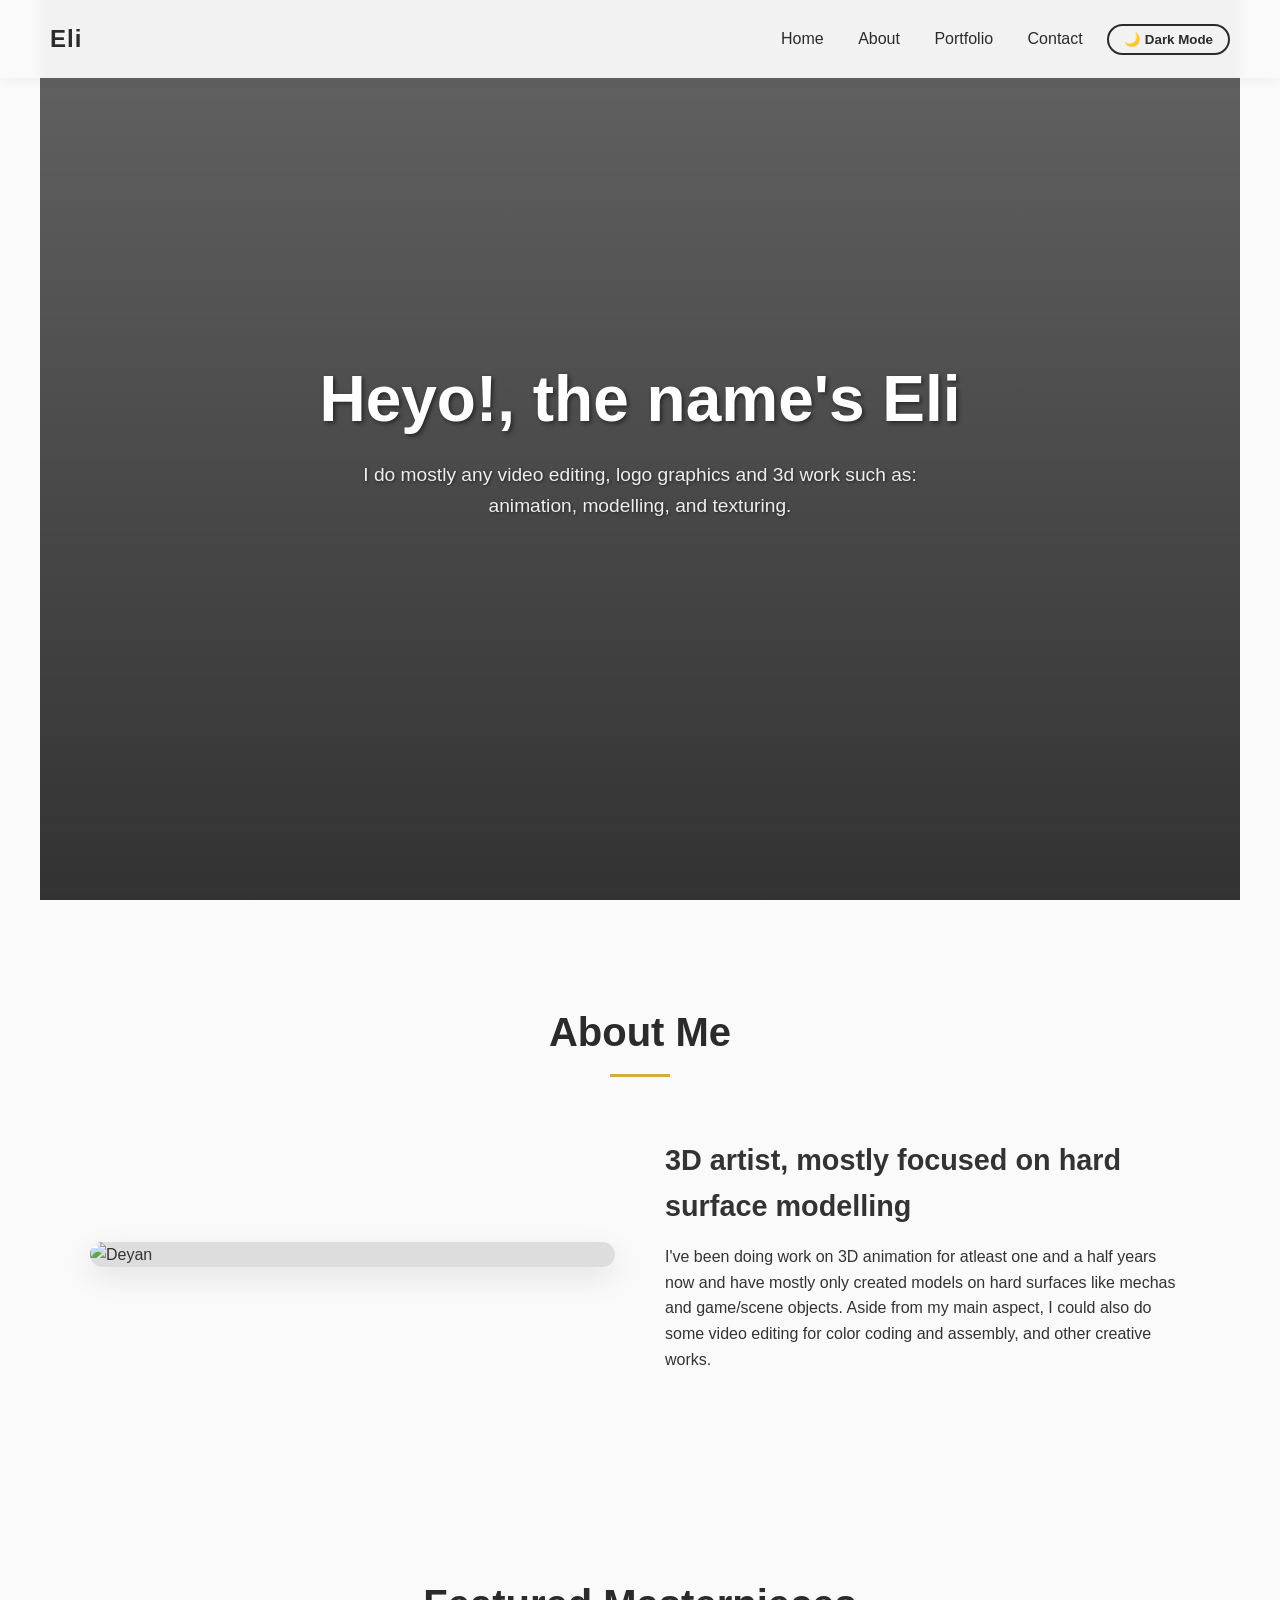
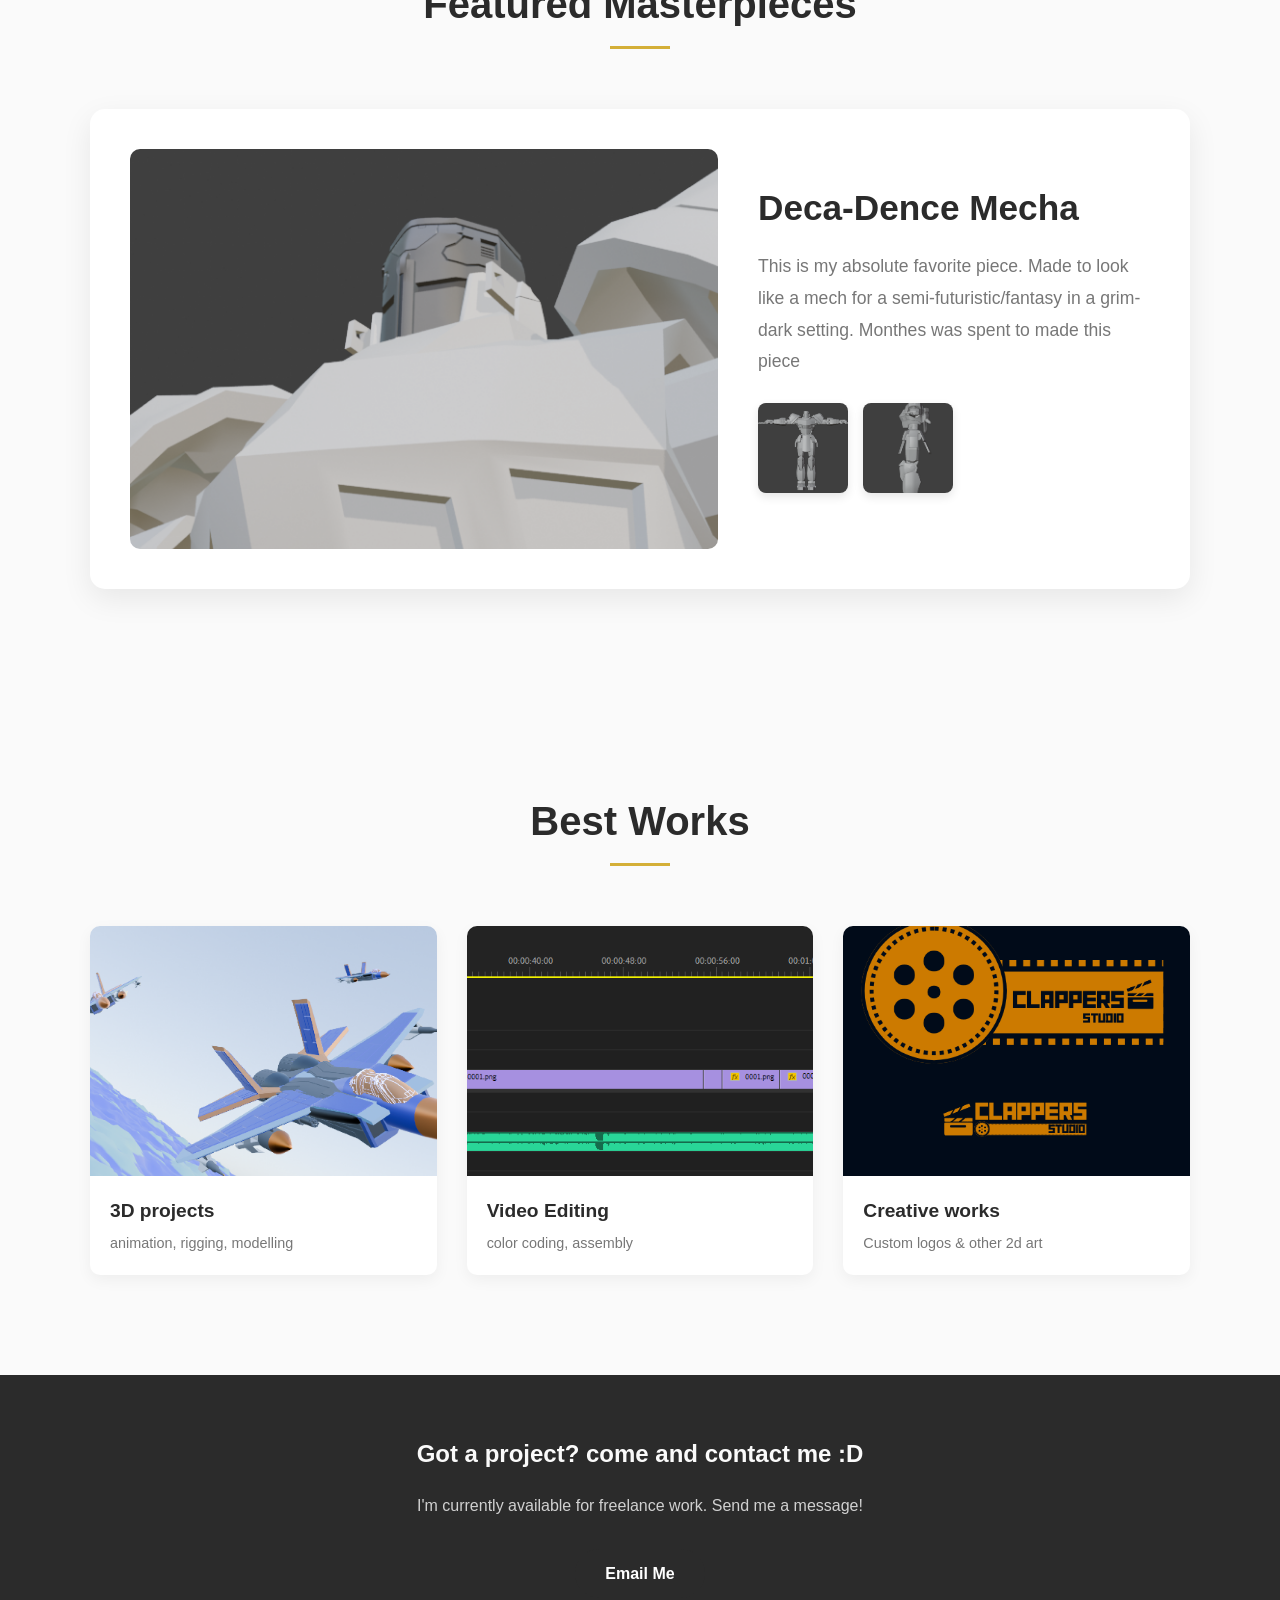
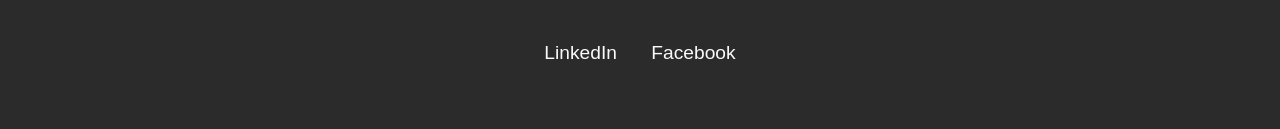
==== index.html @ ebc1509f "Add files via upload" ====
<!doctype html>
<html lang="en">
  <head>
    <meta charset="UTF-8" />
    <meta name="viewport" content="width=device-width, initial-scale=1.0" />
    <title>Portfolio - Deyan</title>
    <link rel="stylesheet" href="style.css" />
  </head>
  <body>
    <header>
      <a href="#" class="logo">Eli</a>
      <nav>
        <a href="#home">Home</a>
        <a href="#about">About</a>
        <a href="#portfolio">Portfolio</a>
        <a href="#contact">Contact</a>
        <button id="theme-toggle" class="theme-btn">🌙 Dark Mode</button>
      </nav>
    </header>

    <section id="home" class="hero">
      <div class="hero-content">
        <h1>Heyo!, the name's Eli</h1>
        <p>
          I do mostly any video editing, logo graphics and 3d work such as:
          animation, modelling, and texturing.
        </p>
      </div>
    </section>

    <section id="about">
      <h2 class="section-title">About Me</h2>
      <div class="about-content">
        <div class="about-image">
          <img src="images/profile.png" alt="Deyan" />
        </div>
        <div class="about-text">
          <h3>3D artist, mostly focused on hard surface modelling</h3>
          <p>
            I've been doing work on 3D animation for atleast one and a half
            years now and have mostly only created models on hard surfaces like
            mechas and game/scene objects. Aside from my main aspect, I could
            also do some video editing for color coding and assembly, and other
            creative works.
          </p>
        </div>
      </div>
    </section>

    <section id="best-work">
      <h2 class="section-title">Featured Masterpieces</h2>

      <div class="featured-project">
        <div
          class="featured-img"
          style="background-image: url(images/master\ main.png)"
        ></div>

        <div class="featured-text">
          <h3>Deca-Dence Mecha</h3>
          <p>
            This is my absolute favorite piece. Made to look like a mech for a
            semi-futuristic/fantasy in a grim-dark setting. Monthes was spent to
            made this piece
          </p>

          <div class="mini-gallery">
            <img src="images/master 1.png" alt="Detail view 1" />
            <img src="images/master 2.png" alt="Detail view 2" />
          </div>
        </div>
      </div>
    </section>

    <section id="portfolio">
      <h2 class="section-title">Best Works</h2>
      <div class="portfolio-grid">
        <a href="project 1.html" style="text-decoration: none; color: inherit">
          <div class="portfolio-item">
            <div
              class="portfolio-img"
              style="background-image: url(images/3d3.png)"
            ></div>
            <div class="portfolio-info">
              <h4>3D projects</h4>
              <p>animation, rigging, modelling</p>
            </div>
          </div>
        </a>
        <a href="project 2.html" style="text-decoration: none; color: inherit">
          <div class="portfolio-item">
            <div
              class="portfolio-img"
              style="background-image: url(images/vide_editing.png)"
            ></div>
            <div class="portfolio-info">
              <h4>Video Editing</h4>
              <p>color coding, assembly</p>
            </div>
          </div>
        </a>
        <a href="project 3.html" style="text-decoration: none; color: inherit">
          <div class="portfolio-item">
            <div
              class="portfolio-img"
              style="background-image: url(images/graphics1.png)"
            ></div>
            <div class="portfolio-info">
              <h4>Creative works</h4>
              <p>Custom logos & other 2d art</p>
            </div>
          </div>
        </a>
      </div>
    </section>

    <footer id="contact">
      <h2>Got a project? come and contact me :D</h2>
      <p>I'm currently available for freelance work. Send me a message!</p>
      <a href="elijah.blake.deyan@gmail.com" class="btn">Email Me</a>

      <div class="social-links" style="margin-top: 40px">
        <a href="https://www.linkedin.com/in/elijah-blake-l-deyan-ba04103aa/"
          >LinkedIn</a
        >
        <a href="https://www.facebook.com/elijahdeyan">Facebook</a>
      </div>
    </footer>
    <script>
      const toggleBtn = document.getElementById("theme-toggle");
      const body = document.body;

      // 1. Check if they chose dark mode previously
      const currentTheme = localStorage.getItem("theme");
      if (currentTheme === "dark") {
        body.classList.add("dark-mode");
        toggleBtn.innerText = "☀️ Light Mode";
      }

      // 2. Listen for a click on the button
      toggleBtn.addEventListener("click", () => {
        body.classList.toggle("dark-mode"); // Turns dark mode on or off

        // 3. Update the text and save their choice
        if (body.classList.contains("dark-mode")) {
          toggleBtn.innerText = "☀️ Light Mode";
          localStorage.setItem("theme", "dark");
        } else {
          toggleBtn.innerText = "🌙 Dark Mode";
          localStorage.setItem("theme", "light");
        }
      });
    </script>
  </body>
</html>
---- style.css ----
/* =========================================
   1. CSS VARIABLES & GLOBAL RESETS
   ========================================= */
:root {
  --primary-color: #2b2b2b;
  --accent-color: #d4af37;
  --bg-color: #fafafa;
  --text-color: #333333;
  --light-text: #777777;
  --font-main: "Segoe UI", Tahoma, Geneva, Verdana, sans-serif;
}

body.dark-mode {
  --bg-color: #121212;
  --text-color: #f0f0f0;
  --primary-color: #ffffff;
  --light-text: #aaaaaa;
}

body.dark-mode header {
  background-color: rgba(18, 18, 18, 0.95);
}

body.dark-mode .project-header {
  background: linear-gradient(135deg, #121212 0%, #1e1e1e 100%);
}

body.dark-mode footer {
  background-color: #1e1e1e;
  color: #ffffff;
}

body.dark-mode footer h2,
body.dark-mode footer p,
body.dark-mode .social-links a {
  color: #ffffff;
}

body.dark-mode .portfolio-item,
body.dark-mode .featured-project {
  background: #1e1e1e;
  box-shadow: 0 5px 15px rgba(0, 0, 0, 0.5);
}

.theme-btn {
  background: none;
  border: 2px solid var(--primary-color);
  color: var(--primary-color);
  padding: 6px 15px;
  border-radius: 20px;
  cursor: pointer;
  font-family: inherit;
  font-weight: 600;
  margin-left: 20px;
  transition: all 0.3s ease;
}

.theme-btn:hover {
  background-color: var(--primary-color);
  color: var(--bg-color);
}

* {
  margin: 0;
  padding: 0;
  box-sizing: border-box;
}

html {
  scroll-behavior: smooth;
}

body {
  font-family: var(--font-main);
  background-color: var(--bg-color);
  color: var(--text-color);
  line-height: 1.6;
}

/* =========================================
   2. NAVIGATION & HEADER
   ========================================= */
header {
  position: fixed;
  top: 0;
  width: 100%;
  background-color: rgba(250, 250, 250, 0.95);
  padding: 20px 50px;
  display: flex;
  justify-content: space-between;
  align-items: center;
  box-shadow: 0 2px 10px rgba(0, 0, 0, 0.05);
  z-index: 1000;
  backdrop-filter: blur(5px);
}

.logo {
  font-size: 1.5rem;
  font-weight: 700;
  color: var(--primary-color);
  text-decoration: none;
  letter-spacing: 1px;
}

nav a {
  margin-left: 30px;
  text-decoration: none;
  color: var(--primary-color);
  font-weight: 500;
  transition: color 0.3s ease;
}

nav a:hover {
  color: var(--accent-color);
}

/* =========================================
   3. GLOBAL BUTTONS & TITLES
   ========================================= */
.btn {
  display: inline-block;
  padding: 12px 30px;
  background-color: var(--primary-color);
  color: #fff;
  text-decoration: none;
  border-radius: 30px;
  font-weight: 600;
  transition:
    background-color 0.3s ease,
    transform 0.2s ease;
}

.btn:hover {
  background-color: var(--accent-color);
  transform: translateY(-3px);
}

section {
  padding: 100px 50px;
  max-width: 1200px;
  margin: 0 auto;
}

.section-title {
  text-align: center;
  font-size: 2.5rem;
  margin-bottom: 60px;
  color: var(--primary-color);
  position: relative;
}

.section-title::after {
  content: "";
  width: 60px;
  height: 3px;
  background-color: var(--accent-color);
  display: block;
  margin: 10px auto 0;
}

/* =========================================
   4. HERO SECTION (With Dark Overlay)
   ========================================= */
.hero {
  height: 100vh;
  display: flex;
  align-items: center;
  justify-content: center;
  text-align: center;
  padding: 0 20px;

  background-image:
    linear-gradient(rgba(0, 0, 0, 0.6), rgba(0, 0, 0, 0.8)),
    url("images/video\ stuff.gif");
  background-position: center;
  background-repeat: no-repeat;
  background-size: cover;
}

.hero-content h1 {
  font-size: 4rem;
  font-weight: 800;
  margin-bottom: 10px;
  color: #ffffff;
  text-shadow: 2px 2px 4px rgba(0, 0, 0, 0.5);
}

.hero-content p {
  font-size: 1.2rem;
  color: #eeeeee;
  margin-bottom: 30px;
  max-width: 600px;
  margin-left: auto;
  margin-right: auto;
  text-shadow: 1px 1px 3px rgba(0, 0, 0, 0.5);
}

/* =========================================
   5. ABOUT SECTION
   ========================================= */
.about-content {
  display: flex;
  align-items: center;
  gap: 50px;
}

.about-image {
  flex: 1;
  background-color: #ddd;
  border-radius: 15px;
  overflow: hidden;
  box-shadow: 0 10px 30px rgba(0, 0, 0, 0.1);
}

.about-image img {
  width: 100%;
  height: auto;
  display: block;
}

.about-text {
  flex: 1;
}

.about-text h3 {
  font-size: 1.8rem;
  margin-bottom: 15px;
}

/* =========================================
   6. FEATURED MASTERPIECE SECTION
   ========================================= */
.featured-project {
  display: flex;
  align-items: center;
  gap: 40px;
  background: #ffffff;
  padding: 40px;
  border-radius: 15px;
  box-shadow: 0 10px 30px rgba(0, 0, 0, 0.08);
  transition: transform 0.3s ease;
}

.featured-project:hover {
  transform: translateY(-5px);
}

.featured-img {
  flex: 1.5;
  height: 400px;
  background-color: #eee;
  background-size: cover;
  background-position: center;
  border-radius: 10px;
}

.featured-text {
  flex: 1;
}

.featured-text h3 {
  font-size: 2.2rem;
  margin-bottom: 15px;
  color: var(--primary-color);
}

.featured-text p {
  color: var(--light-text);
  margin-bottom: 25px;
  font-size: 1.1rem;
  line-height: 1.8;
}

.mini-gallery {
  display: flex;
  gap: 15px;
  margin-bottom: 25px;
}

.mini-gallery img {
  width: 90px;
  height: 90px;
  object-fit: cover;
  border-radius: 8px;
  box-shadow: 0 4px 10px rgba(0, 0, 0, 0.1);
  cursor: pointer;
  transition:
    transform 0.3s ease,
    box-shadow 0.3s ease;
}

.mini-gallery img:hover {
  transform: translateY(-3px) scale(1.05);
  box-shadow: 0 6px 15px rgba(0, 0, 0, 0.15);
}

/* =========================================
   7. PORTFOLIO GRID
   ========================================= */
.portfolio-grid {
  display: grid;
  grid-template-columns: repeat(auto-fit, minmax(300px, 1fr));
  gap: 30px;
}

.portfolio-item {
  background: #fff;
  border-radius: 10px;
  overflow: hidden;
  box-shadow: 0 5px 15px rgba(0, 0, 0, 0.05);
  transition:
    transform 0.3s ease,
    box-shadow 0.3s ease;
  cursor: pointer;
}

.portfolio-item:hover {
  transform: translateY(-10px);
  box-shadow: 0 15px 30px rgba(0, 0, 0, 0.1);
}

.portfolio-img {
  width: 100%;
  height: 250px;
  background-color: #eee;
  background-size: cover;
  background-position: center;
}

.portfolio-info {
  padding: 20px;
}

.portfolio-info h4 {
  font-size: 1.2rem;
  margin-bottom: 5px;
  color: var(--primary-color);
}

.portfolio-info p {
  color: var(--light-text);
  font-size: 0.9rem;
}

/* =========================================
   8. INDIVIDUAL PROJECT GALLERY PAGES
   ========================================= */
.project-header {
  text-align: center;
  padding: 150px 20px 50px;

  background: linear-gradient(135deg, var(--bg-color) 0%, #eaeaea 100%);
  transition: background 0.3s ease;
}

.project-header h1 {
  font-size: 3rem;
  color: var(--primary-color);
  margin-bottom: 20px;
  transition: color 0.3s ease;
}

.project-header p {
  color: var(--light-text);
  max-width: 800px;
  margin: 0 auto 30px;
  font-size: 1.1rem;
  transition: color 0.3s ease;
}

.back-btn {
  display: inline-block;
  margin-top: 20px;
  padding: 10px 25px;
  border: 2px solid var(--primary-color);
  color: var(--primary-color);
  text-decoration: none;
  border-radius: 30px;
  font-weight: 600;
  transition: all 0.3s ease;
}

.back-btn:hover {
  background-color: var(--primary-color);
  color: #fff;
}

.image-gallery {
  display: grid;
  grid-template-columns: repeat(auto-fit, minmax(300px, 1fr));
  gap: 20px;
  padding: 50px;
  max-width: 1200px;
  margin: 0 auto;
}

.gallery-img {
  width: 100%;
  height: 300px;
  object-fit: cover;
  border-radius: 10px;
  box-shadow: 0 4px 10px rgba(0, 0, 0, 0.1);
  transition: transform 0.3s ease;
}

.gallery-img:hover {
  transform: scale(1.02);
}

/* =========================================
   9. FOOTER
   ========================================= */
footer {
  background-color: var(--primary-color);
  color: var(--bg-color);
  text-align: center;
  padding: 60px 20px;
  transition:
    background-color 0.3s ease,
    color 0.3s ease;
}

footer h2 {
  margin-bottom: 20px;
  color: var(--bg-color);
}

footer p {
  color: var(--bg-color);
  opacity: 0.8;
  margin-bottom: 30px;
}

.social-links a {
  color: var(--bg-color);
  text-decoration: none;
  margin: 0 15px;
  font-size: 1.2rem;
  transition: color 0.3s ease;
}

.social-links a:hover {
  color: var(--accent-color);
}

/* =========================================
   10. MOBILE RESPONSIVENESS
   ========================================= */
@media (max-width: 768px) {
  header {
    padding: 15px 20px;
  }
  nav {
    display: none;
  }
  .about-content {
    flex-direction: column;
  }
  .hero-content h1 {
    font-size: 2.5rem;
  }
  section {
    padding: 60px 20px;
  }

  .featured-project {
    flex-direction: column;
    padding: 20px;
  }
  .featured-img {
    width: 100%;
    height: 250px;
  }
  .featured-text h3 {
    font-size: 1.8rem;
  }
  .mini-gallery {
    justify-content: center;
    flex-wrap: wrap;
  }

  .project-header {
    padding: 120px 20px 40px;
  }
  .project-header h1 {
    font-size: 2.2rem;
  }
}
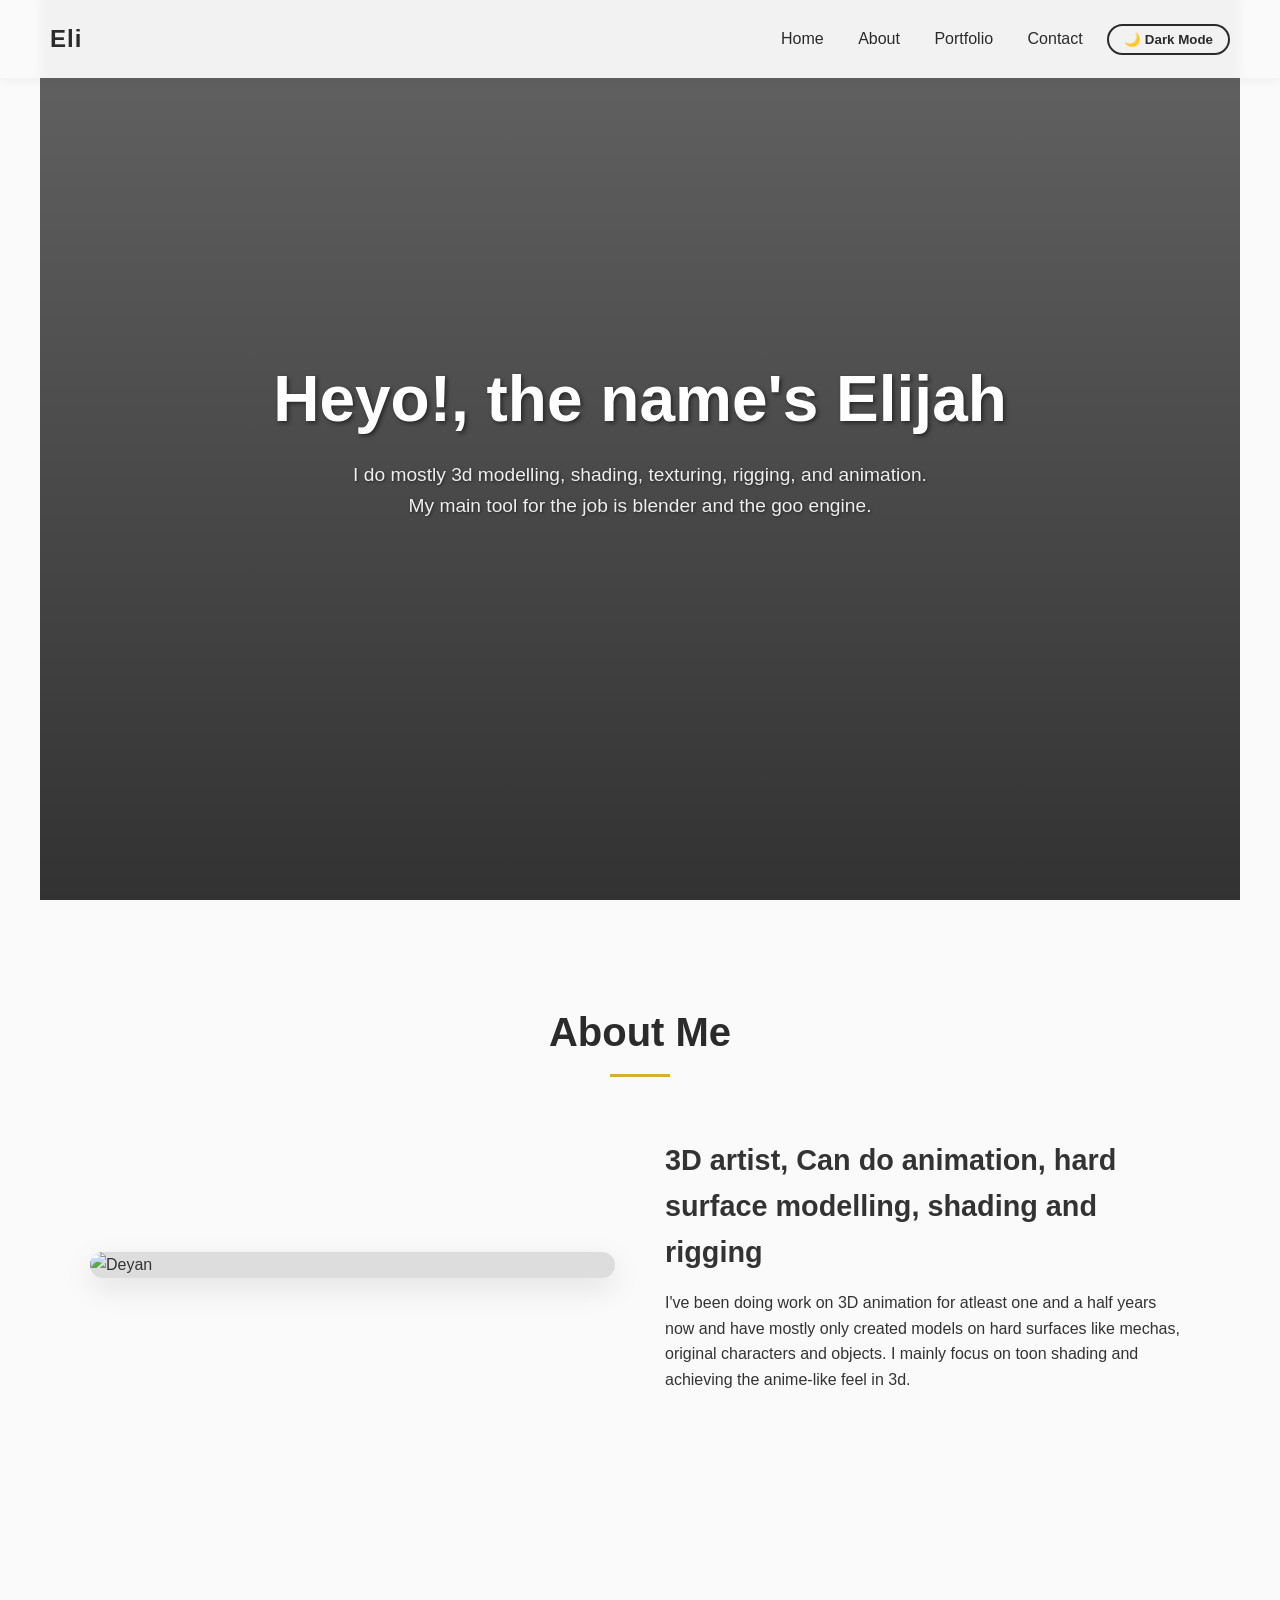
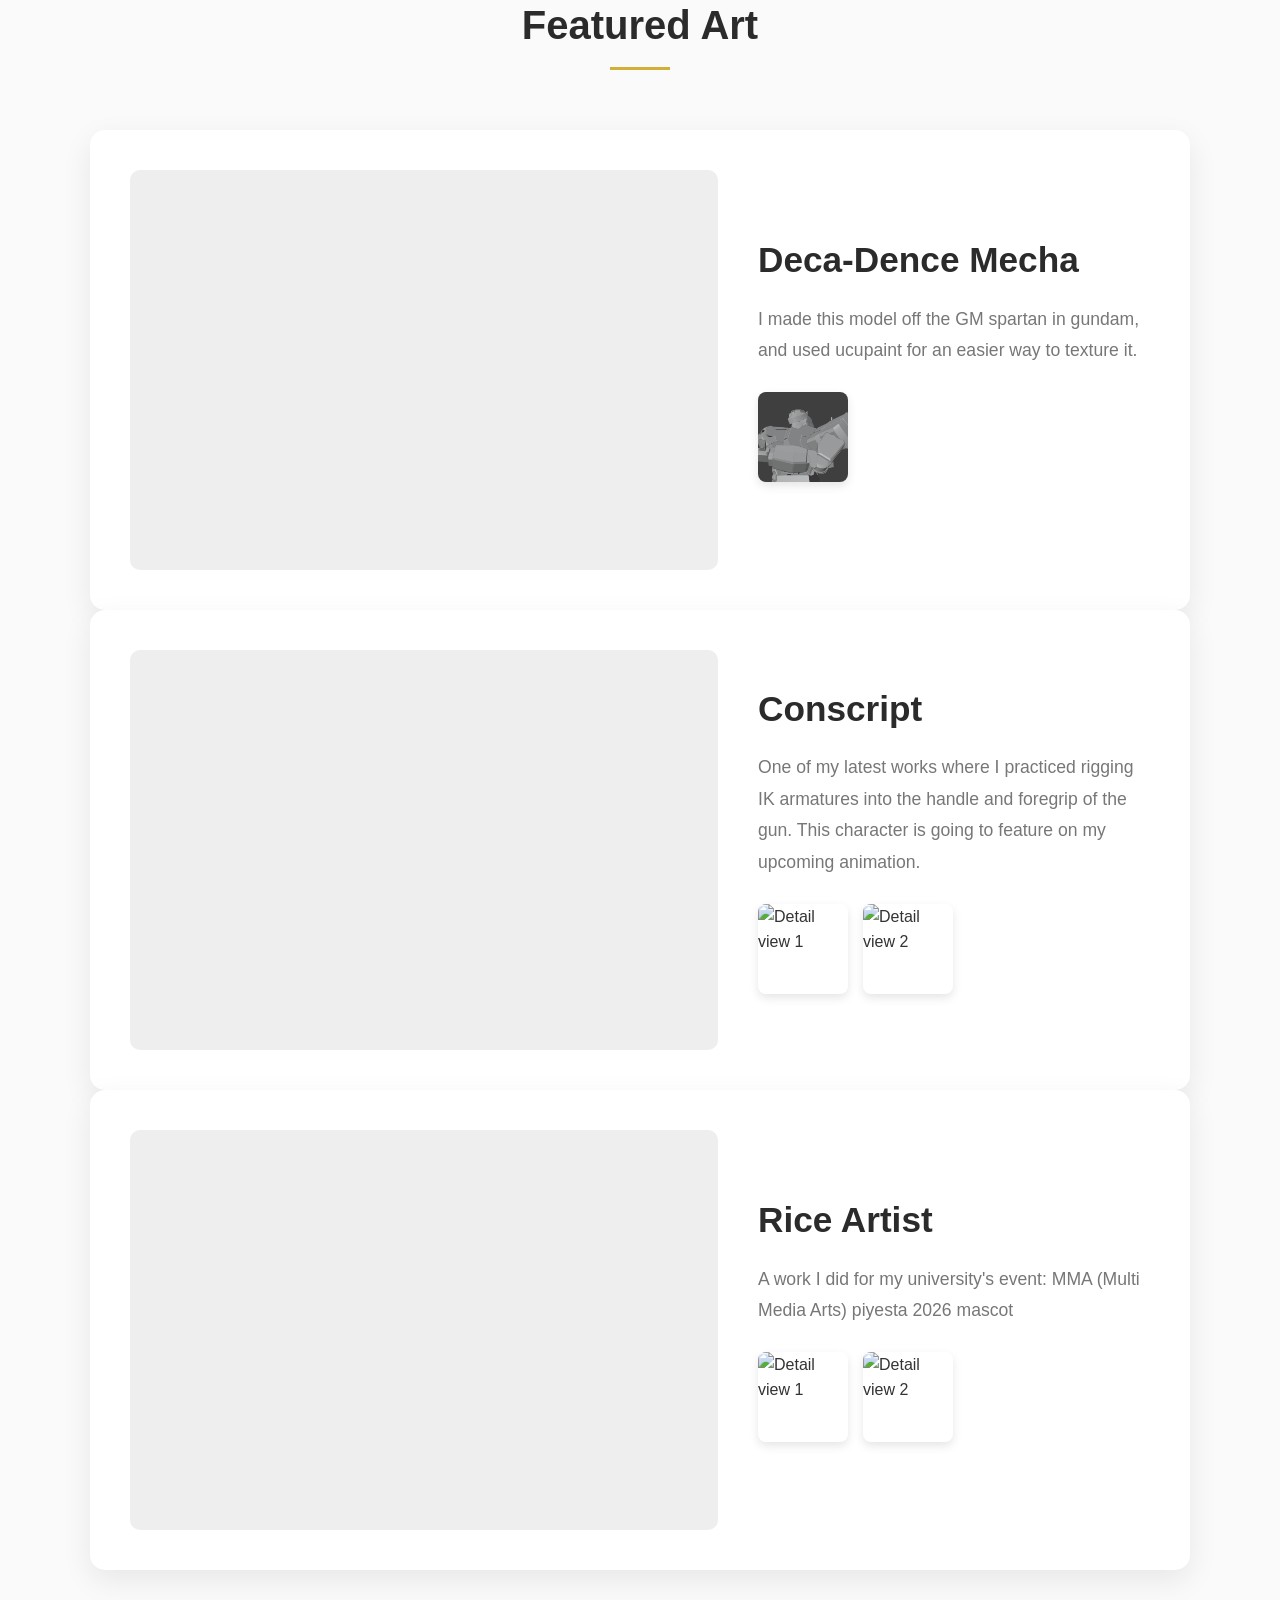
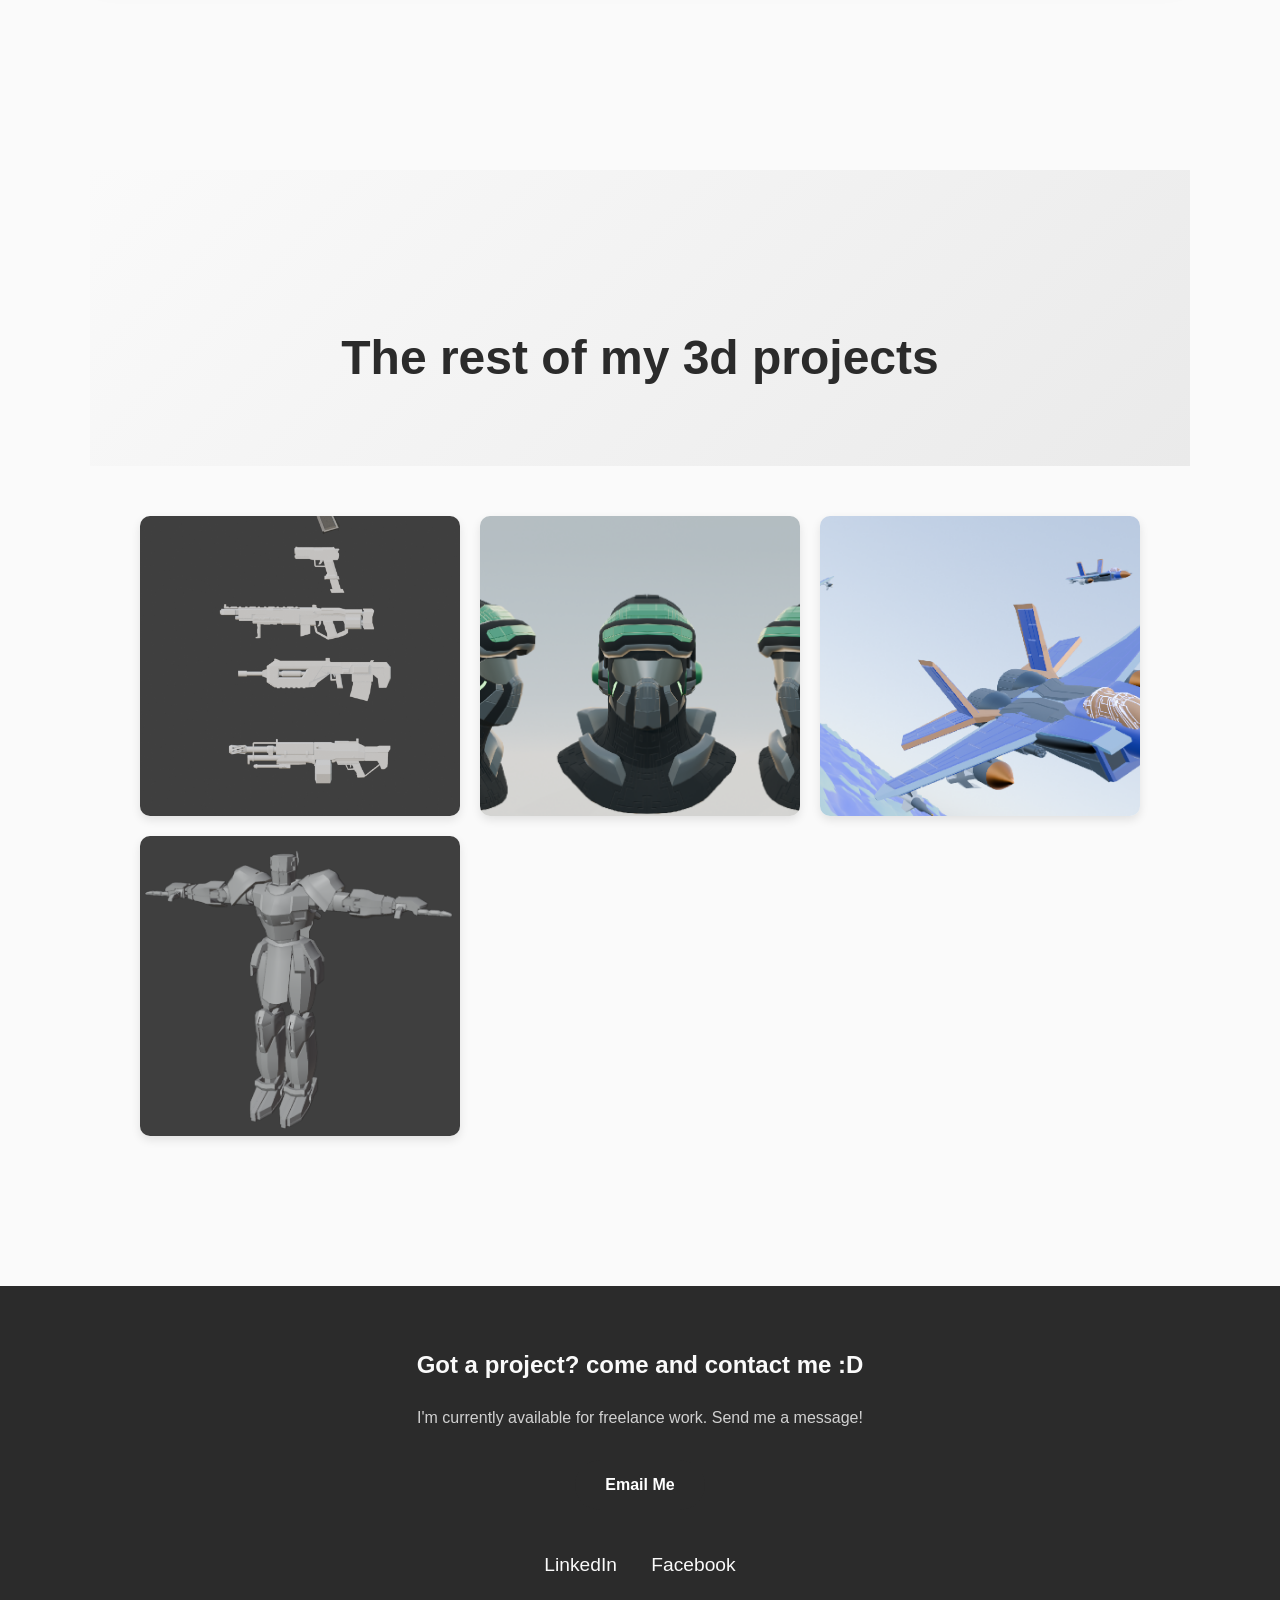
==== commit c0f41b08: "Add files via upload" ====
--- a/index.html
+++ b/index.html
@@ -20,10 +20,10 @@
 
     <section id="home" class="hero">
       <div class="hero-content">
-        <h1>Heyo!, the name's Eli</h1>
+        <h1>Heyo!, the name's Elijah</h1>
         <p>
-          I do mostly any video editing, logo graphics and 3d work such as:
-          animation, modelling, and texturing.
+          I do mostly 3d modelling, shading, texturing, rigging, and animation.
+          My main tool for the job is blender and the goo engine.
         </p>
       </div>
     </section>
@@ -32,88 +32,96 @@
       <h2 class="section-title">About Me</h2>
       <div class="about-content">
         <div class="about-image">
-          <img src="images/profile.png" alt="Deyan" />
+          <img src="images/profile.jpg" alt="Deyan" />
         </div>
         <div class="about-text">
-          <h3>3D artist, mostly focused on hard surface modelling</h3>
+          <h3>
+            3D artist, Can do animation, hard surface modelling, shading and
+            rigging
+          </h3>
           <p>
             I've been doing work on 3D animation for atleast one and a half
             years now and have mostly only created models on hard surfaces like
-            mechas and game/scene objects. Aside from my main aspect, I could
-            also do some video editing for color coding and assembly, and other
-            creative works.
+            mechas, original characters and objects. I mainly focus on toon
+            shading and achieving the anime-like feel in 3d.
           </p>
         </div>
       </div>
     </section>
 
     <section id="best-work">
-      <h2 class="section-title">Featured Masterpieces</h2>
+      <h2 class="section-title">Featured Art</h2>
 
       <div class="featured-project">
         <div
           class="featured-img"
-          style="background-image: url(images/master\ main.png)"
+          style="background-image: url(images/Mecha.gif)"
         ></div>
 
         <div class="featured-text">
           <h3>Deca-Dence Mecha</h3>
           <p>
-            This is my absolute favorite piece. Made to look like a mech for a
-            semi-futuristic/fantasy in a grim-dark setting. Monthes was spent to
-            made this piece
+            I made this model off the GM spartan in gundam, and used ucupaint
+            for an easier way to texture it.
           </p>
 
           <div class="mini-gallery">
-            <img src="images/master 1.png" alt="Detail view 1" />
-            <img src="images/master 2.png" alt="Detail view 2" />
+            <img src="images/3d5.png" alt="Detail view 1" />
+          </div>
+        </div>
+      </div>
+      <div class="featured-project">
+        <div
+          class="featured-img"
+          style="background-image: url(images/walk_cycle.gif)"
+        ></div>
+
+        <div class="featured-text">
+          <h3>Conscript</h3>
+          <p>
+            One of my latest works where I practiced rigging IK armatures into
+            the handle and foregrip of the gun. This character is going to
+            feature on my upcoming animation.
+          </p>
+
+          <div class="mini-gallery">
+            <img src="images/shading.png" alt="Detail view 1" />
+            <img src="images/character_modeling.png" alt="Detail view 2" />
+          </div>
+        </div>
+      </div>
+      <div class="featured-project">
+        <div
+          class="featured-img"
+          style="background-image: url(images/bus\ scene\ Compressed.gif)"
+        ></div>
+
+        <div class="featured-text">
+          <h3>Rice Artist</h3>
+          <p>
+            A work I did for my university's event: MMA (Multi Media Arts)
+            piyesta 2026 mascot
+          </p>
+
+          <div class="mini-gallery">
+            <img src="images/rice_artist.png" alt="Detail view 1" />
+            <img src="images/riced_artist.png" alt="Detail view 2" />
           </div>
         </div>
       </div>
     </section>
 
     <section id="portfolio">
-      <h2 class="section-title">Best Works</h2>
-      <div class="portfolio-grid">
-        <a href="project 1.html" style="text-decoration: none; color: inherit">
-          <div class="portfolio-item">
-            <div
-              class="portfolio-img"
-              style="background-image: url(images/3d3.png)"
-            ></div>
-            <div class="portfolio-info">
-              <h4>3D projects</h4>
-              <p>animation, rigging, modelling</p>
-            </div>
-          </div>
-        </a>
-        <a href="project 2.html" style="text-decoration: none; color: inherit">
-          <div class="portfolio-item">
-            <div
-              class="portfolio-img"
-              style="background-image: url(images/vide_editing.png)"
-            ></div>
-            <div class="portfolio-info">
-              <h4>Video Editing</h4>
-              <p>color coding, assembly</p>
-            </div>
-          </div>
-        </a>
-        <a href="project 3.html" style="text-decoration: none; color: inherit">
-          <div class="portfolio-item">
-            <div
-              class="portfolio-img"
-              style="background-image: url(images/graphics1.png)"
-            ></div>
-            <div class="portfolio-info">
-              <h4>Creative works</h4>
-              <p>Custom logos & other 2d art</p>
-            </div>
-          </div>
-        </a>
+      <div class="project-header">
+        <h1>The rest of my 3d projects</h1>
+      </div>
+      <div class="image-gallery">
+        <img src="images/3d1.png" alt="Gallery Image 1" class="gallery-img" />
+        <img src="images/3d2.png" alt="Gallery Image 2" class="gallery-img" />
+        <img src="images/3d3.png" alt="Gallery Image 3" class="gallery-img" />
+        <img src="images/3d4.png" alt="Gallery Image 4" class="gallery-img" />
       </div>
     </section>
-
     <footer id="contact">
       <h2>Got a project? come and contact me :D</h2>
       <p>I'm currently available for freelance work. Send me a message!</p>
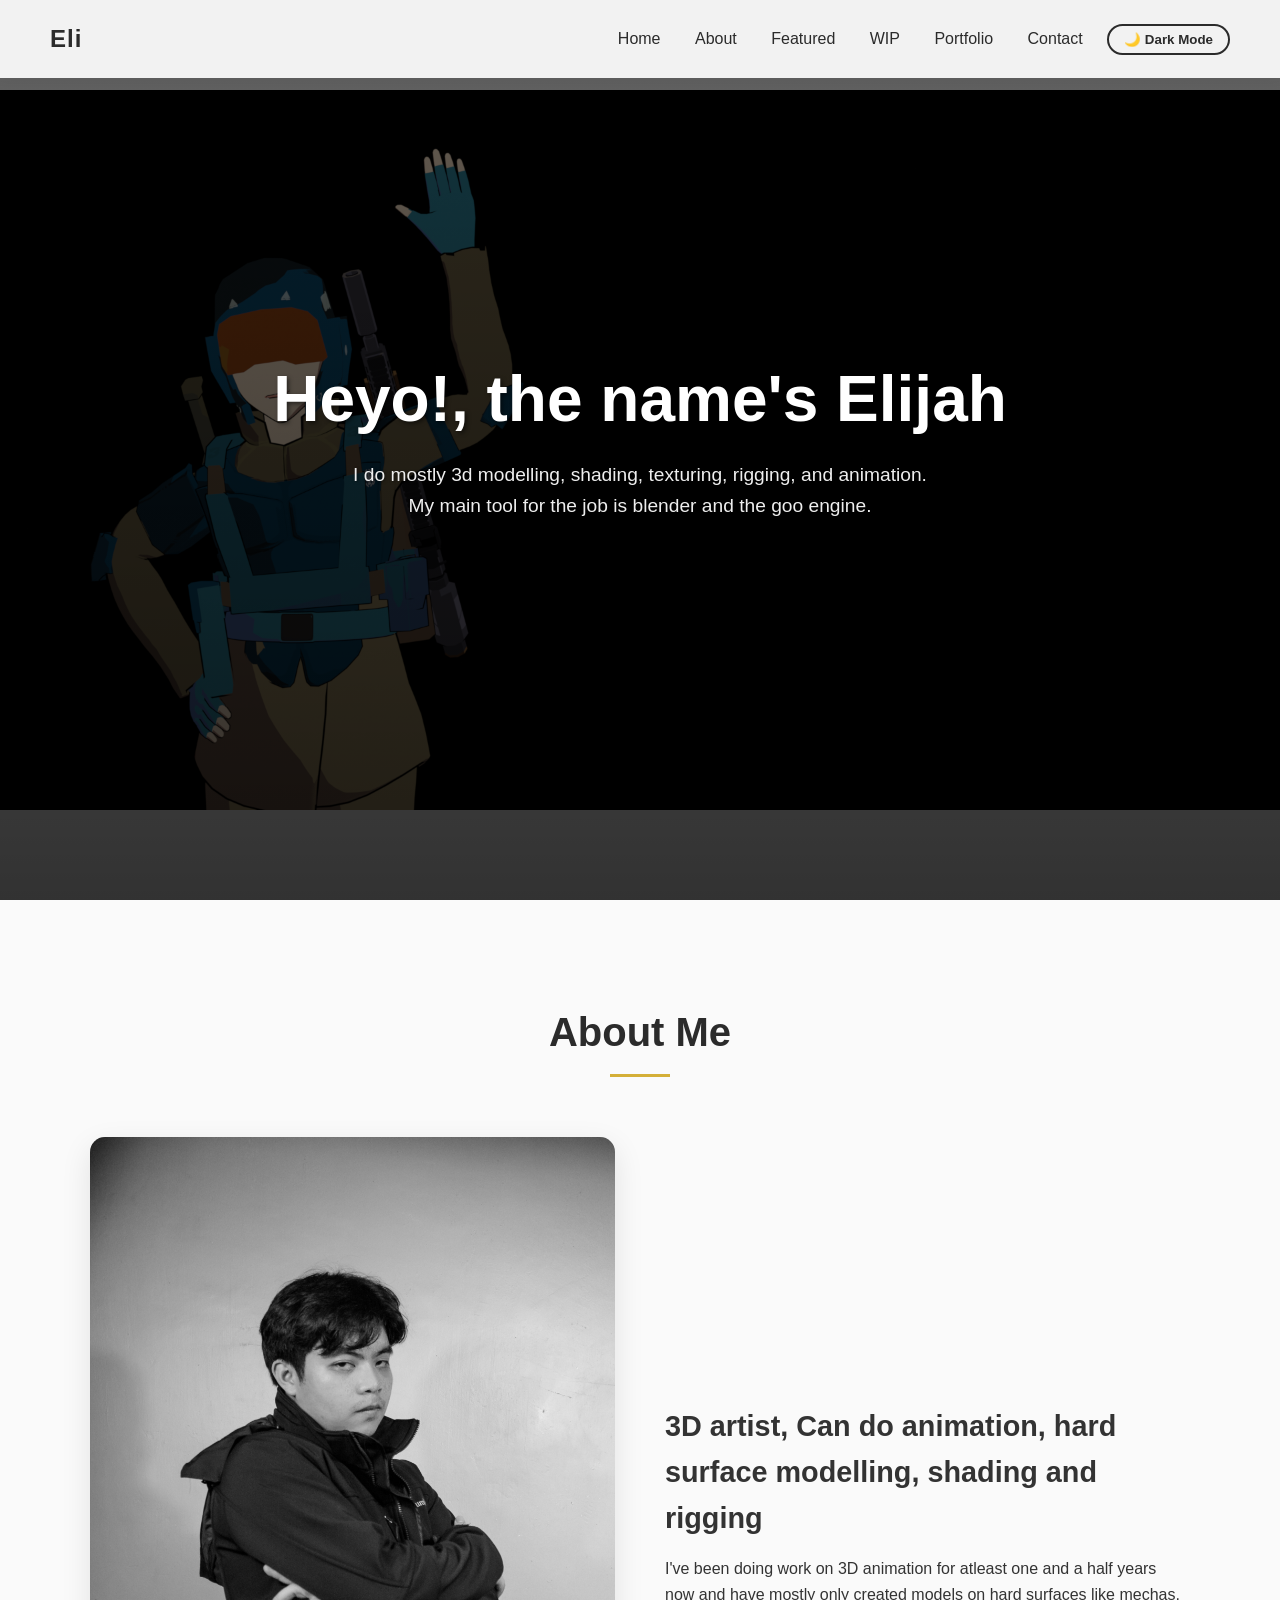
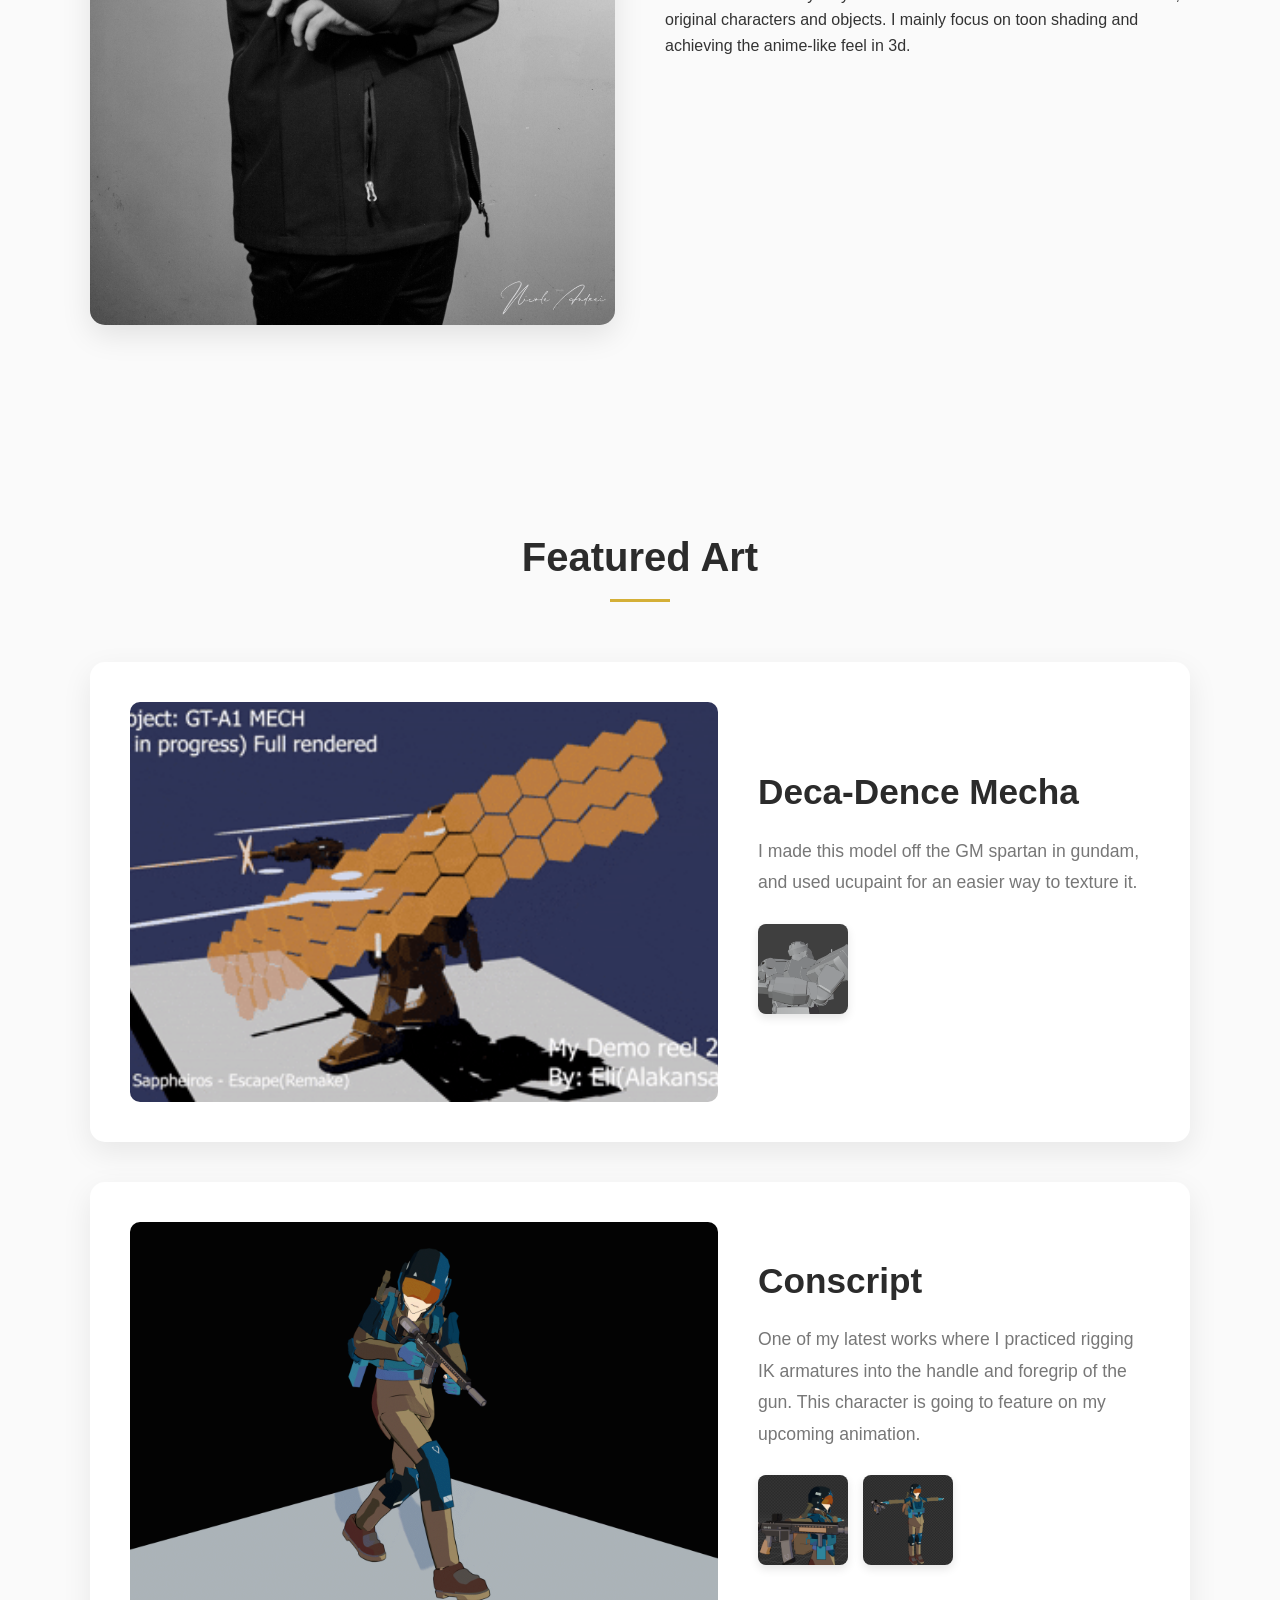
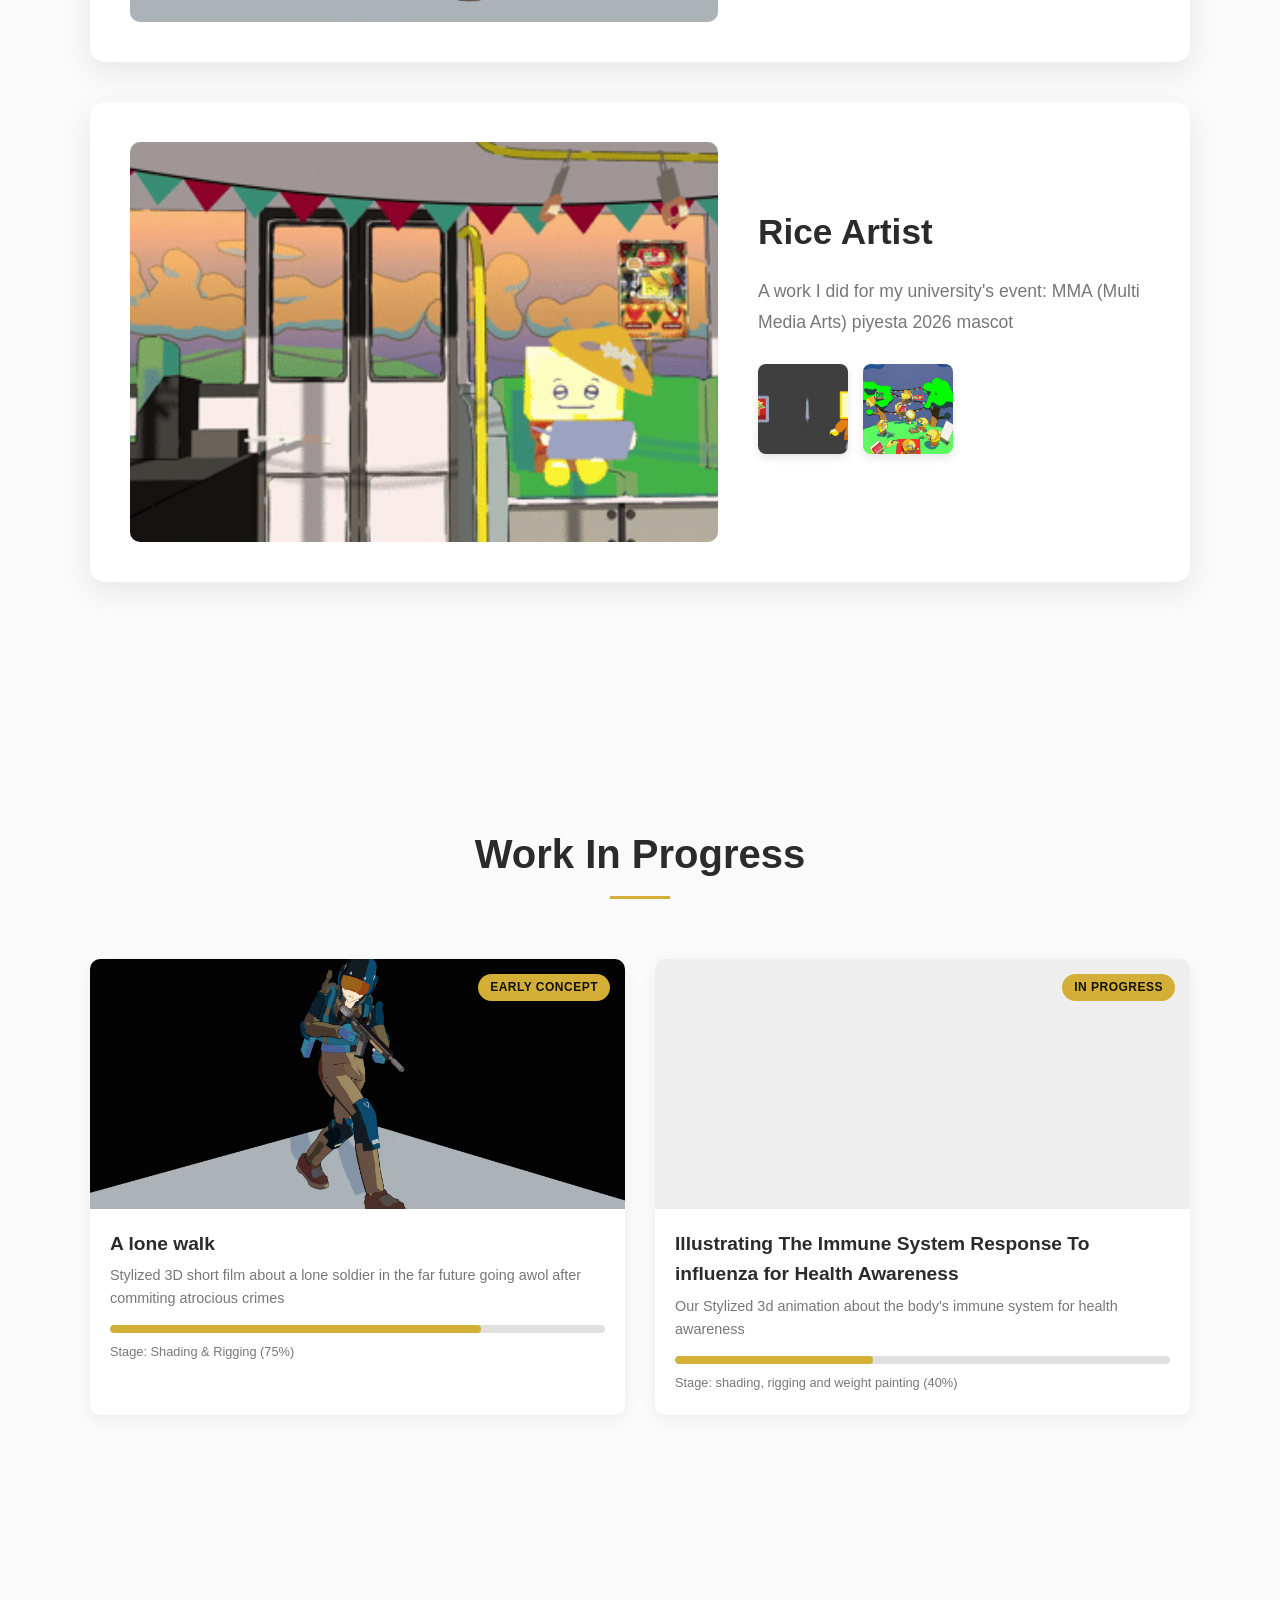
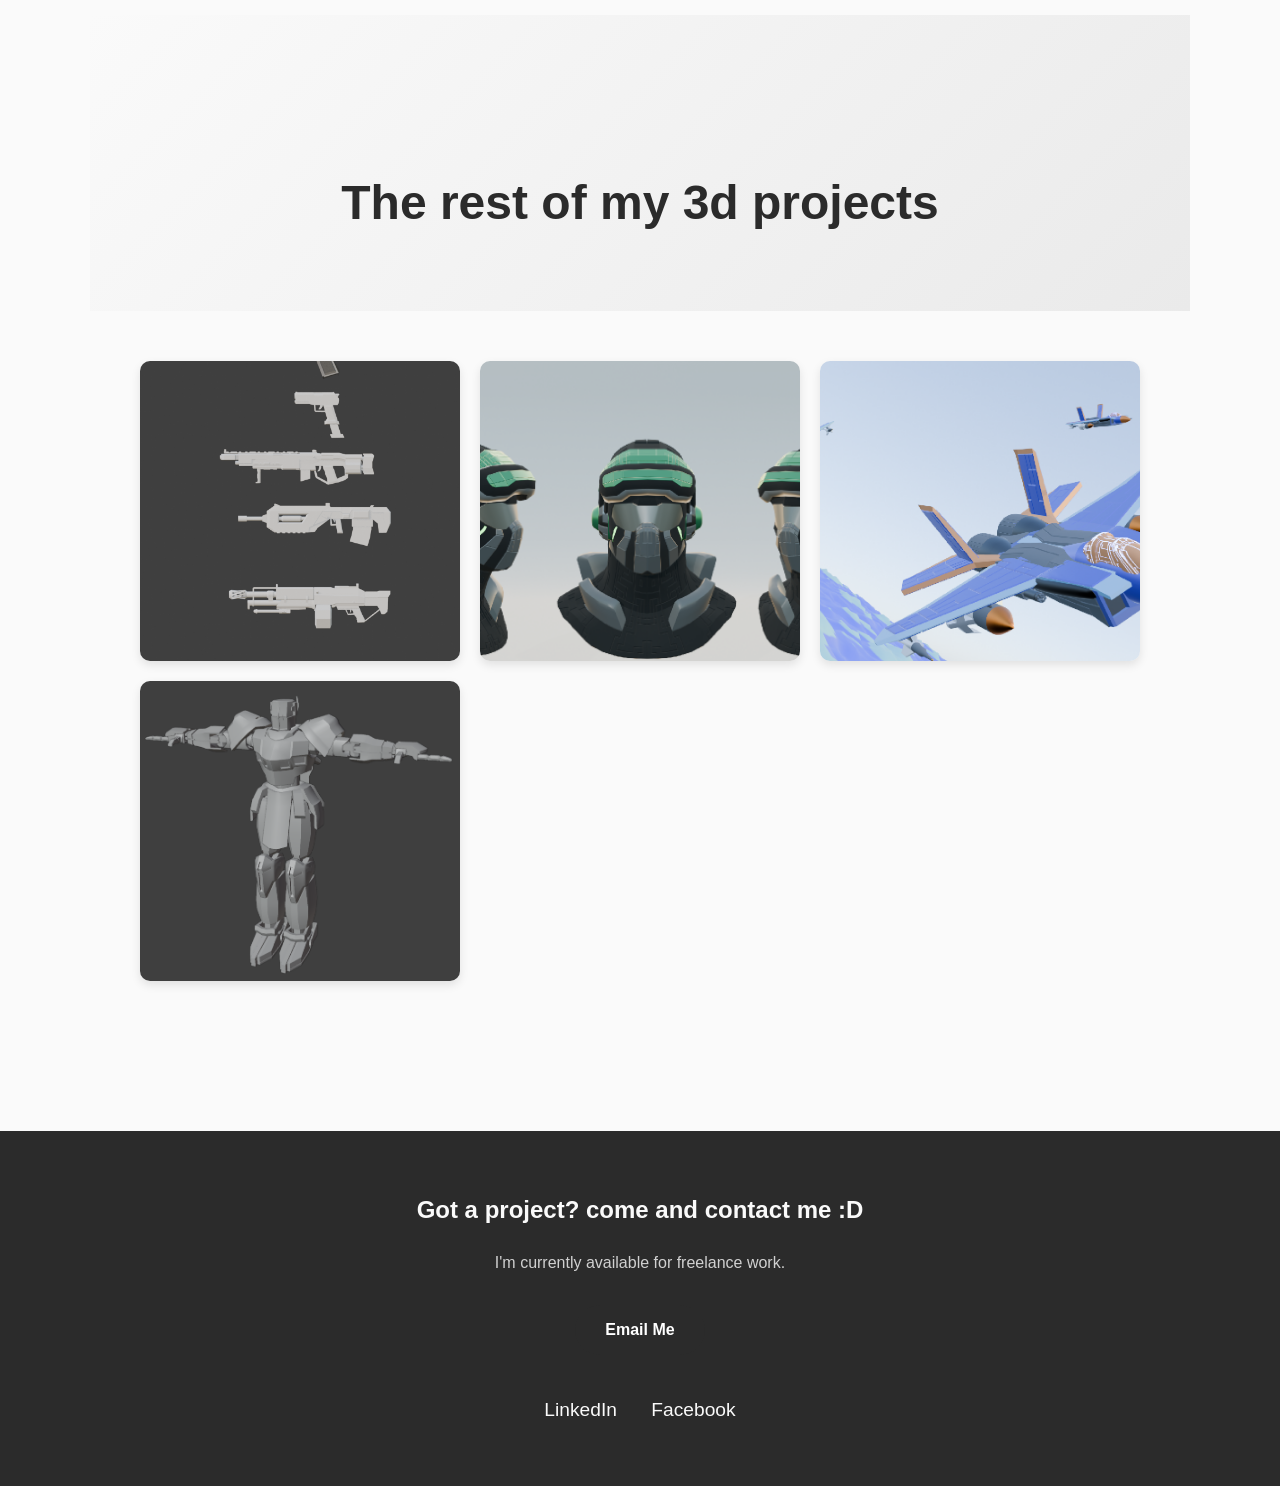
==== commit 4764a029: "Add files via upload" ====
--- a/index.html
+++ b/index.html
@@ -7,11 +7,26 @@
     <link rel="stylesheet" href="style.css" />
   </head>
   <body>
+    <!-- Lightbox Modal Overlay (Direct child of <body> to avoid layout restrictions) -->
+    <div id="image-modal" class="modal">
+      <span class="modal-close" id="modal-close">&times;</span>
+      <div class="modal-wrapper">
+        <img
+          class="modal-content"
+          id="modal-img"
+          src=""
+          alt="Enlarged preview"
+        />
+      </div>
+    </div>
+
     <header>
       <a href="#" class="logo">Eli</a>
       <nav>
         <a href="#home">Home</a>
         <a href="#about">About</a>
+        <a href="#best-work">Featured</a>
+        <a href="#wip-projects">WIP</a>
         <a href="#portfolio">Portfolio</a>
         <a href="#contact">Contact</a>
         <button id="theme-toggle" class="theme-btn">🌙 Dark Mode</button>
@@ -70,6 +85,7 @@
           </div>
         </div>
       </div>
+
       <div class="featured-project">
         <div
           class="featured-img"
@@ -90,10 +106,11 @@
           </div>
         </div>
       </div>
+
       <div class="featured-project">
         <div
           class="featured-img"
-          style="background-image: url(images/bus\ scene\ Compressed.gif)"
+          style="background-image: url(images/bus%20scene%20Compressed.gif)"
         ></div>
 
         <div class="featured-text">
@@ -106,6 +123,57 @@
           <div class="mini-gallery">
             <img src="images/rice_artist.png" alt="Detail view 1" />
             <img src="images/riced_artist.png" alt="Detail view 2" />
+          </div>
+        </div>
+      </div>
+    </section>
+
+    <!-- Work In Progress Projects Section -->
+    <section id="wip-projects">
+      <h2 class="section-title">Work In Progress</h2>
+      <div class="portfolio-grid">
+        <div class="portfolio-item wip-card">
+          <div
+            class="portfolio-img"
+            style="background-image: url(&quot;images/walk_cycle.gif&quot;)"
+          >
+            <span class="wip-badge">Early concept</span>
+          </div>
+          <div class="portfolio-info">
+            <h4>A lone walk</h4>
+            <p>
+              Stylized 3D short film about a lone soldier in the far future
+              going awol after commiting atrocious crimes
+            </p>
+            <div class="progress-bar-container">
+              <div class="progress-bar" style="width: 75%"></div>
+            </div>
+            <span class="progress-text">Stage: Shading & Rigging (75%)</span>
+          </div>
+        </div>
+
+        <div class="portfolio-item wip-card">
+          <div
+            class="portfolio-img"
+            style="background-image: url(&quot;images/capstone_WIP.png&quot;)"
+          >
+            <span class="wip-badge">In Progress</span>
+          </div>
+          <div class="portfolio-info">
+            <h4>
+              Illustrating The Immune System Response To influenza for Health
+              Awareness
+            </h4>
+            <p>
+              Our Stylized 3d animation about the body's immune system for
+              health awareness
+            </p>
+            <div class="progress-bar-container">
+              <div class="progress-bar" style="width: 40%"></div>
+            </div>
+            <span class="progress-text"
+              >Stage: shading, rigging and weight painting (40%)</span
+            >
           </div>
         </div>
       </div>
@@ -122,10 +190,11 @@
         <img src="images/3d4.png" alt="Gallery Image 4" class="gallery-img" />
       </div>
     </section>
+
     <footer id="contact">
       <h2>Got a project? come and contact me :D</h2>
-      <p>I'm currently available for freelance work. Send me a message!</p>
-      <a href="elijah.blake.deyan@gmail.com" class="btn">Email Me</a>
+      <p>I'm currently available for freelance work.</p>
+      <a href="mailto:elijah.blake.deyan@gmail.com" class="btn">Email Me</a>
 
       <div class="social-links" style="margin-top: 40px">
         <a href="https://www.linkedin.com/in/elijah-blake-l-deyan-ba04103aa/"
@@ -134,22 +203,20 @@
         <a href="https://www.facebook.com/elijahdeyan">Facebook</a>
       </div>
     </footer>
+
     <script>
       const toggleBtn = document.getElementById("theme-toggle");
       const body = document.body;
 
-      // 1. Check if they chose dark mode previously
+      // Dark Mode Persistence
       const currentTheme = localStorage.getItem("theme");
       if (currentTheme === "dark") {
         body.classList.add("dark-mode");
         toggleBtn.innerText = "☀️ Light Mode";
       }
 
-      // 2. Listen for a click on the button
       toggleBtn.addEventListener("click", () => {
-        body.classList.toggle("dark-mode"); // Turns dark mode on or off
-
-        // 3. Update the text and save their choice
+        body.classList.toggle("dark-mode");
         if (body.classList.contains("dark-mode")) {
           toggleBtn.innerText = "☀️ Light Mode";
           localStorage.setItem("theme", "dark");
@@ -158,6 +225,46 @@
           localStorage.setItem("theme", "light");
         }
       });
+
+      // Fullscreen Image Modal Logic
+      const modal = document.getElementById("image-modal");
+      const modalImg = document.getElementById("modal-img");
+      const closeModalBtn = document.getElementById("modal-close");
+
+      // Attach click events to all gallery images
+      document
+        .querySelectorAll(".mini-gallery img, .gallery-img")
+        .forEach((img) => {
+          img.addEventListener("click", (e) => {
+            e.stopPropagation();
+            modalImg.src = img.src;
+            modal.style.display = "block";
+            document.body.classList.add("modal-open");
+          });
+        });
+
+      function closeModal() {
+        modal.style.display = "none";
+        modalImg.src = "";
+        document.body.classList.remove("modal-open");
+      }
+
+      closeModalBtn.addEventListener("click", closeModal);
+
+      modal.addEventListener("click", (e) => {
+        if (
+          e.target === modal ||
+          e.target.classList.contains("modal-wrapper")
+        ) {
+          closeModal();
+        }
+      });
+
+      document.addEventListener("keydown", (e) => {
+        if (e.key === "Escape" && modal.style.display === "block") {
+          closeModal();
+        }
+      });
     </script>
   </body>
 </html>
--- a/style.css
+++ b/style.css
@@ -162,19 +162,22 @@
    4. HERO SECTION (With Dark Overlay)
    ========================================= */
 .hero {
-  height: 100vh;
+  min-height: 100vh;
+  width: 100vw;
   display: flex;
   align-items: center;
   justify-content: center;
   text-align: center;
-  padding: 0 20px;
+  padding: 0;
+  max-width: 100%;
+  margin: 0;
 
   background-image:
     linear-gradient(rgba(0, 0, 0, 0.6), rgba(0, 0, 0, 0.8)),
-    url("images/video\ stuff.gif");
+    url("images/intro.png");
   background-position: center;
   background-repeat: no-repeat;
-  background-size: cover;
+  background-size: contain;
 }
 
 .hero-content h1 {
@@ -239,6 +242,7 @@
   border-radius: 15px;
   box-shadow: 0 10px 30px rgba(0, 0, 0, 0.08);
   transition: transform 0.3s ease;
+  margin-bottom: 40px;
 }
 
 .featured-project:hover {
@@ -295,7 +299,7 @@
 }
 
 /* =========================================
-   7. PORTFOLIO GRID
+   7. PORTFOLIO GRID & WIP SECTION
    ========================================= */
 .portfolio-grid {
   display: grid;
@@ -325,6 +329,7 @@
   background-color: #eee;
   background-size: cover;
   background-position: center;
+  position: relative;
 }
 
 .portfolio-info {
@@ -340,6 +345,50 @@
 .portfolio-info p {
   color: var(--light-text);
   font-size: 0.9rem;
+}
+
+.wip-card {
+  position: relative;
+}
+
+.wip-badge {
+  position: absolute;
+  top: 15px;
+  right: 15px;
+  background-color: var(--accent-color);
+  color: #121212;
+  font-weight: 700;
+  font-size: 0.75rem;
+  padding: 4px 12px;
+  border-radius: 20px;
+  text-transform: uppercase;
+  letter-spacing: 0.5px;
+}
+
+.progress-bar-container {
+  width: 100%;
+  background-color: #e0e0e0;
+  height: 8px;
+  border-radius: 4px;
+  margin: 15px 0 5px 0;
+  overflow: hidden;
+}
+
+body.dark-mode .progress-bar-container {
+  background-color: #333;
+}
+
+.progress-bar {
+  height: 100%;
+  background-color: var(--accent-color);
+  border-radius: 4px;
+  transition: width 0.4s ease;
+}
+
+.progress-text {
+  font-size: 0.8rem;
+  color: var(--light-text);
+  font-weight: 500;
 }
 
 /* =========================================
@@ -401,6 +450,7 @@
   border-radius: 10px;
   box-shadow: 0 4px 10px rgba(0, 0, 0, 0.1);
   transition: transform 0.3s ease;
+  cursor: pointer;
 }
 
 .gallery-img:hover {
@@ -486,3 +536,82 @@
     font-size: 2.2rem;
   }
 }
+
+/* =========================================
+   11. FULLSCREEN REDDIT-STYLE LIGHTBOX
+   ========================================= */
+body.modal-open {
+  overflow: hidden !important;
+}
+
+.modal {
+  display: none;
+  position: fixed !important;
+  top: 0 !important;
+  left: 0 !important;
+  right: 0 !important;
+  bottom: 0 !important;
+  width: 100vw !important;
+  height: 100vh !important;
+  background-color: rgba(0, 0, 0, 0.88);
+  backdrop-filter: blur(8px);
+  z-index: 99999 !important;
+}
+
+.modal-wrapper {
+  width: 100%;
+  height: 100%;
+  display: flex !important;
+  justify-content: center !important;
+  align-items: center !important;
+  padding: 30px;
+  box-sizing: border-box;
+}
+
+.modal-content {
+  max-width: 90vw;
+  max-height: 85vh;
+  width: auto;
+  height: auto;
+  object-fit: contain;
+  border-radius: 8px;
+  box-shadow: 0 10px 40px rgba(0, 0, 0, 0.7);
+  animation: redditZoom 0.2s cubic-bezier(0.16, 1, 0.3, 1);
+}
+
+@keyframes redditZoom {
+  from {
+    opacity: 0;
+    transform: scale(0.92);
+  }
+  to {
+    opacity: 1;
+    transform: scale(1);
+  }
+}
+
+.modal-close {
+  position: fixed;
+  top: 25px;
+  right: 25px;
+  color: #ffffff;
+  font-size: 32px;
+  line-height: 1;
+  cursor: pointer;
+  z-index: 100000;
+  width: 44px;
+  height: 44px;
+  display: flex;
+  align-items: center;
+  justify-content: center;
+  border-radius: 50%;
+  background: rgba(255, 255, 255, 0.15);
+  transition:
+    background 0.2s ease,
+    transform 0.2s ease;
+}
+
+.modal-close:hover {
+  background: rgba(255, 255, 255, 0.3);
+  transform: scale(1.1);
+}
